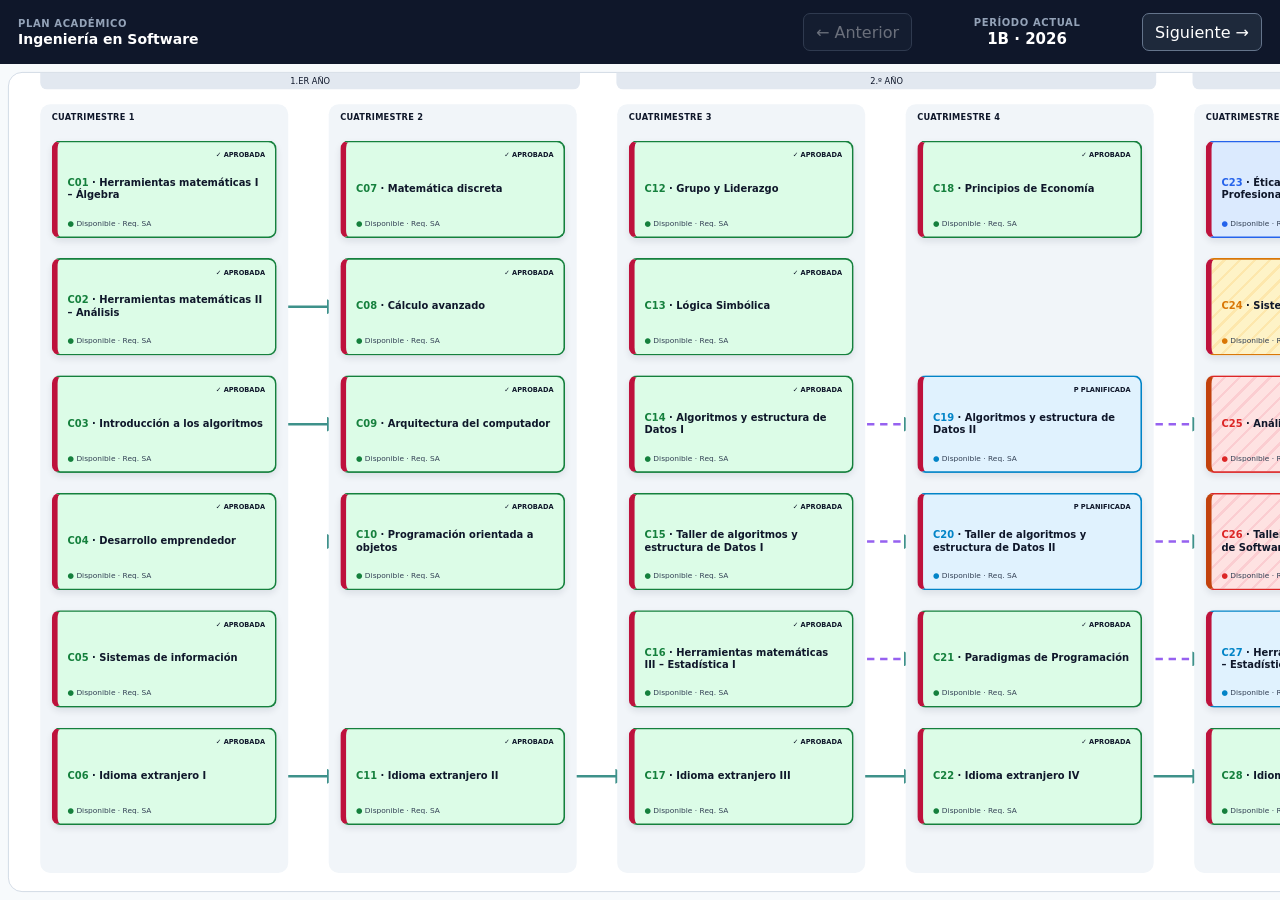
==== mockup/index.html @ 920c50ff "chore: initialize thesis repository with project index - Add root README: scenario index, how to run" ====
<!doctype html>
<html lang="es">
<head>
  <meta charset="utf-8">
  <meta name="viewport" content="width=device-width, initial-scale=1">
  <title>Mockup editable · Mapa de correlatividades</title>
  <link rel="stylesheet" href="styles.css">
</head>
<body>
  <header class="period-bar">
    <div class="period-context">
      <span>Plan académico</span>
      <strong>Ingeniería en Software</strong>
    </div>
    <nav class="period-navigation" aria-label="Navegación entre períodos académicos">
      <button type="button" id="period-prev" disabled aria-label="Ver período anterior">← Anterior</button>
      <div class="period-display" aria-live="polite">
        <span id="period-kind">Período actual</span>
        <strong id="period-label">1B · 2026</strong>
      </div>
      <button type="button" id="period-next" aria-label="Ver período siguiente">Siguiente →</button>
    </nav>
  </header>
  <main class="canvas">
    <div id="graph-frame" class="graph-frame">
      <section class="graph-region" id="graph-region" aria-label="Grafo editable de materias y correlatividades">
        <div class="year-row" aria-hidden="true">
          <span>1.er año</span><span>2.º año</span><span>3.er año</span><span>4.º año</span><span>5.º año</span>
        </div>
        <div class="graph-stage" id="graph-stage">
          <svg id="connections" class="connections" aria-hidden="true"></svg>
          <div id="columns" class="columns"></div>
        </div>
      </section>
    </div>

    <p id="selection-status" class="sr-only" aria-live="polite"></p>
  </main>
  <script src="app.js"></script>
</body>
</html>
---- mockup/styles.css ----
:root {
  --ink:#0f172a; --muted:#64748b; --line:#cbd5e1; --paper:#f7fafc; --panel:#fff;
  --approved-bg:#dcfce7; --approved:#15803d;
  --available-bg:#dbeafe; --available:#2563eb;
  --no-offer-bg:#fef3c7; --no-offer:#d97706;
  --blocked-bg:#fee2e2; --blocked:#dc2626;
  --enrolled-bg:#ede9fe; --enrolled:#7c3aed;
  --no-capacity-bg:#ffedd5; --no-capacity:#ea580c;
  --planned-bg:#e0f2fe; --planned:#0284c7;
  --review-bg:#e2e8f0; --review:#64748b;
  font-family:Inter,ui-sans-serif,system-ui,-apple-system,BlinkMacSystemFont,"Segoe UI",sans-serif;
}
*{box-sizing:border-box}
html,body{height:100%;overflow:hidden}
body{margin:0;background:#e8edf3;color:var(--ink);display:flex;flex-direction:column}
button{font:inherit}
button:focus-visible{outline:5px solid #f59e0b;outline-offset:3px}
.period-bar{flex:0 0 auto;min-height:64px;padding:9px 18px;background:#0f172a;color:#fff;display:flex;align-items:center;justify-content:space-between;gap:24px}
.period-context{display:grid;gap:2px}.period-context span,.period-display span{color:#94a3b8;font-size:10px;font-weight:700;letter-spacing:.06em;text-transform:uppercase}.period-context strong{font-size:14px}
.period-navigation{display:flex;align-items:center;gap:10px}.period-navigation button{min-height:38px;padding:8px 12px;border:1px solid #64748b;border-radius:7px;background:#1e293b;color:#fff;cursor:pointer}.period-navigation button:hover:not(:disabled){background:#334155}.period-navigation button:disabled{cursor:not-allowed;opacity:.38}
.period-display{min-width:210px;padding:4px 20px;text-align:center;display:grid;gap:2px}.period-display strong{font-size:15px}
.canvas{width:100%;height:auto;min-height:0;flex:1;padding:8px;overflow-x:auto;overflow-y:hidden;background:var(--paper)}
.graph-frame{position:relative;overflow:visible}
.graph-region{transform-origin:top left}
.graph-header{width:3520px;height:132px;padding:25px 28px;border-radius:18px;background:#0f172a;color:#fff;display:flex;align-items:center;justify-content:space-between;gap:30px}
h1{margin:0 0 10px;font-size:29px;letter-spacing:.01em;text-transform:uppercase}
.graph-header p{margin:0;color:#cbd5e1;font-size:13px}
.stats{margin:0;display:grid;grid-template-columns:repeat(4,220px);gap:18px}
.stats div{min-height:78px;padding:12px 18px;border-left:6px solid #38bdf8;border-radius:8px;background:#1e293b;display:flex;flex-direction:column-reverse;justify-content:center}
.stats div:nth-child(2){border-color:#14b8a6}.stats div:nth-child(3){border-color:#a78bfa}.stats div:nth-child(4){border-color:#fbbf24}
.stats dt{text-transform:uppercase;font-size:10px}.stats dd{margin:0 0 4px;font-size:23px;font-weight:800}
.graph-region{position:absolute;top:0;left:0;width:3520px;margin:0;padding:0 38px 22px;border:1px solid var(--line);border-radius:17px;background:#fff}
.year-row{height:38px;display:grid;grid-template-columns:repeat(5,1fr);gap:44px;padding:0 0}
.year-row span{height:20px;padding-top:4px;border-radius:0 0 8px 8px;background:#e2e8f0;text-align:center;text-transform:uppercase;font-size:10px}
.graph-stage{position:relative;width:3444px;min-height:930px}
.columns{position:relative;z-index:2;display:grid;grid-template-columns:repeat(10,300px);gap:49px;height:930px}
.term{height:930px;padding:10px 14px;border-radius:12px;background:#f1f5f9}
.term h2{height:34px;margin:0;text-transform:uppercase;font-size:10px;letter-spacing:.03em}
.term-grid{display:grid;grid-template-rows:repeat(6,118px);gap:24px}
.course{grid-row:var(--slot);width:272px;height:118px;padding:11px 12px;border:2px solid currentColor;border-left-width:7px;border-radius:10px;background:var(--course-bg);color:var(--course-color);box-shadow:0 4px 9px #0f172a18;text-align:left;display:flex;flex-direction:column;justify-content:space-between;position:relative;transition:opacity .15s,transform .15s,box-shadow .15s}
.course:hover{transform:translateY(-2px);box-shadow:0 8px 14px #0f172a25}
.course strong{color:#0f172a;font-size:12px;line-height:1.25}.course strong span{color:var(--course-color)}
.course small{color:#334155;font-size:9px}.course small span{color:var(--course-color)}
.course-state{align-self:flex-end;color:#0f172a;font-size:8px;font-weight:800;text-transform:uppercase}
.course.approved,.legend-item.approved{--course-bg:var(--approved-bg);--course-color:var(--approved);background:var(--approved-bg);color:var(--approved)}
.course.available,.legend-item.available{--course-bg:var(--available-bg);--course-color:var(--available);background:var(--available-bg);color:var(--available)}
.course.no-offer,.legend-item.no-offer{--course-bg:var(--no-offer-bg);--course-color:var(--no-offer);background:repeating-linear-gradient(135deg,var(--no-offer-bg),var(--no-offer-bg) 10px,#fde7ac 10px,#fde7ac 13px);color:var(--no-offer)}
.course.blocked,.legend-item.blocked{--course-bg:var(--blocked-bg);--course-color:var(--blocked);background:repeating-linear-gradient(135deg,var(--blocked-bg),var(--blocked-bg) 10px,#fbcdd1 10px,#fbcdd1 13px);color:var(--blocked)}
.course.enrolled,.legend-item.enrolled{--course-bg:var(--enrolled-bg);--course-color:var(--enrolled);background:var(--enrolled-bg);color:var(--enrolled)}
.course.no-capacity,.legend-item.no-capacity{--course-bg:var(--no-capacity-bg);--course-color:var(--no-capacity);background:var(--no-capacity-bg);color:var(--no-capacity)}
.course.planned,.legend-item.planned{--course-bg:var(--planned-bg);--course-color:var(--planned);background:var(--planned-bg);color:var(--planned)}
.course.review,.legend-item.review{--course-bg:var(--review-bg);--course-color:var(--review);background:var(--review-bg);color:var(--review)}
.course.category-process{border-left-color:#0f766e}.course.category-sa{border-left-color:#be123c}.course.category-pp{border-left-color:#c2410c}.course.category-general{border-left-color:#64748b}
.course.selected{z-index:4;transform:scale(1.04);box-shadow:0 0 0 6px #fbbf24,0 12px 24px #0f172a30}.course.muted{opacity:.26}
.connections{position:absolute;z-index:1;inset:0;overflow:visible;pointer-events:none}
.edge{fill:none;stroke:#0f766e;stroke-width:3;opacity:.8}.edge.routed{stroke:#7c3aed;stroke-dasharray:9 7}.edge.related{stroke:#f59e0b;stroke-width:6;opacity:1}.edge.muted{opacity:.08}.connections marker path{fill:#0f766e}
.legend{width:3520px;margin-top:24px;padding:20px 24px;border:1px solid var(--line);border-radius:17px;background:#fff}
.legend h2{margin:0 0 14px;color:#475569;font-size:11px;text-transform:uppercase;letter-spacing:.05em}
.legend-grid{display:grid;grid-template-columns:repeat(8,1fr);gap:14px}
.legend-item{min-height:56px;padding:13px;border:2px solid currentColor;border-radius:8px;display:flex;align-items:center;gap:10px;font-size:12px}.legend-item b{font-size:14px}
.category-row,.line-row{margin-top:18px;padding-top:14px;border-top:1px solid #e2e8f0;display:flex;align-items:center;gap:34px;font-size:11px;text-transform:uppercase}
.category{padding-left:25px;position:relative}.category::before{content:"";position:absolute;left:0;top:5px;width:18px;height:6px;border-radius:4px;background:#64748b}.category.process::before{background:#0f766e}.category.sa::before{background:#be123c}.category.pp::before{background:#c2410c}
.line-row span{display:flex;align-items:center;gap:10px}.line{display:inline-block;width:60px;border-top:3px solid #0f766e}.line.dashed{border-color:#7c3aed;border-top-style:dashed}
.note{margin:18px 0 0;padding-top:14px;border-top:1px solid #e2e8f0;color:var(--muted);font-size:11px}
.sr-only{position:absolute;width:1px;height:1px;padding:0;margin:-1px;overflow:hidden;clip:rect(0,0,0,0);white-space:nowrap;border:0}
@media(max-width:640px){.period-bar{align-items:flex-start;flex-direction:column;gap:8px}.period-navigation{width:100%;justify-content:space-between}.period-display{min-width:0;padding-inline:8px}.period-navigation button{font-size:12px}}
@media(prefers-reduced-motion:reduce){.course{transition:none}}
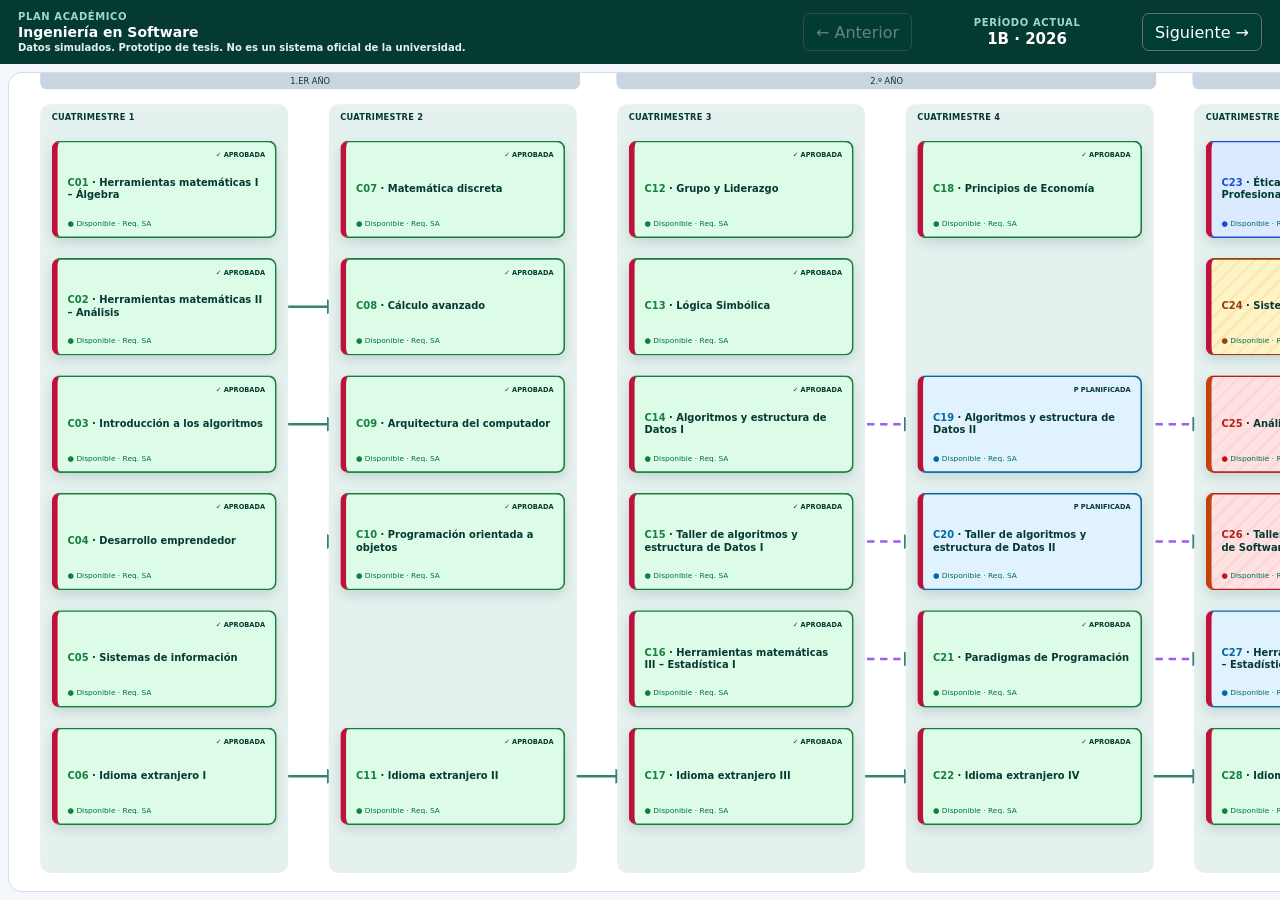
==== commit 4b10c3f3: "style(institutional): migrate the five surfaces to the institutional palette Replace the slate and T" ====
--- a/mockup/index.html
+++ b/mockup/index.html
@@ -11,6 +11,7 @@
     <div class="period-context">
       <span>Plan académico</span>
       <strong>Ingeniería en Software</strong>
+      <span class="simulation-notice">Datos simulados. Prototipo de tesis. No es un sistema oficial de la universidad.</span>
     </div>
     <nav class="period-navigation" aria-label="Navegación entre períodos académicos">
       <button type="button" id="period-prev" disabled aria-label="Ver período anterior">← Anterior</button>
@@ -34,7 +35,6 @@
       </section>
     </div>
 
-    <p id="selection-status" class="sr-only" aria-live="polite"></p>
   </main>
   <script src="app.js"></script>
 </body>
--- a/mockup/styles.css
+++ b/mockup/styles.css
@@ -1,67 +1,67 @@
 :root {
-  --ink:#0f172a; --muted:#64748b; --line:#cbd5e1; --paper:#f7fafc; --panel:#fff;
+  --ink:#043a31; --muted:#006c5b; --line:#cad5e2; --paper:#f4f7fb; --panel:#fff;
   --approved-bg:#dcfce7; --approved:#15803d;
-  --available-bg:#dbeafe; --available:#2563eb;
-  --no-offer-bg:#fef3c7; --no-offer:#d97706;
-  --blocked-bg:#fee2e2; --blocked:#dc2626;
+  --available-bg:#dbeafe; --available:#1d4ed8;
+  --no-offer-bg:#fef3c7; --no-offer:#92400e;
+  --blocked-bg:#fee2e2; --blocked:#b91c1c;
   --enrolled-bg:#ede9fe; --enrolled:#7c3aed;
-  --no-capacity-bg:#ffedd5; --no-capacity:#ea580c;
-  --planned-bg:#e0f2fe; --planned:#0284c7;
-  --review-bg:#e2e8f0; --review:#64748b;
+  --no-capacity-bg:#ffedd5; --no-capacity:#c2410c;
+  --planned-bg:#e0f2fe; --planned:#0369a1;
+  --review-bg:#eeeafd; --review:#6a2482;
   font-family:Inter,ui-sans-serif,system-ui,-apple-system,BlinkMacSystemFont,"Segoe UI",sans-serif;
 }
 *{box-sizing:border-box}
 html,body{height:100%;overflow:hidden}
-body{margin:0;background:#e8edf3;color:var(--ink);display:flex;flex-direction:column}
+body{margin:0;background:var(--paper);color:var(--ink);display:flex;flex-direction:column}
 button{font:inherit}
-button:focus-visible{outline:5px solid #f59e0b;outline-offset:3px}
-.period-bar{flex:0 0 auto;min-height:64px;padding:9px 18px;background:#0f172a;color:#fff;display:flex;align-items:center;justify-content:space-between;gap:24px}
-.period-context{display:grid;gap:2px}.period-context span,.period-display span{color:#94a3b8;font-size:10px;font-weight:700;letter-spacing:.06em;text-transform:uppercase}.period-context strong{font-size:14px}
-.period-navigation{display:flex;align-items:center;gap:10px}.period-navigation button{min-height:38px;padding:8px 12px;border:1px solid #64748b;border-radius:7px;background:#1e293b;color:#fff;cursor:pointer}.period-navigation button:hover:not(:disabled){background:#334155}.period-navigation button:disabled{cursor:not-allowed;opacity:.38}
+button:focus-visible{outline:3px solid #eba310;outline-offset:2px;box-shadow:0 0 0 2px #043a31}
+.period-bar{flex:0 0 auto;min-height:64px;padding:9px 18px;background:#043a31;color:#fff;display:flex;align-items:center;justify-content:space-between;gap:24px}
+.period-context{display:grid;gap:2px}.period-context span,.period-display span{color:#6d6e71;font-size:10px;font-weight:700;letter-spacing:.06em;text-transform:uppercase}.period-context span,.period-display span{color:#98dbce}.period-context strong{font-size:14px}.period-context .simulation-notice{color:#e5f1ef;font-size:10px;font-weight:700;letter-spacing:0;text-transform:none}
+.period-navigation{display:flex;align-items:center;gap:10px}.period-navigation button{min-height:38px;padding:8px 12px;border:1px solid #6d6e71;border-radius:7px;background:#003e34;color:#fff;cursor:pointer}.period-navigation button:hover:not(:disabled){background:#00523f}.period-navigation button.primary-action:hover:not(:disabled){background:#f19f26;border-color:#f19f26;color:#1e1e1e}.period-navigation button:disabled{cursor:not-allowed;opacity:.38}
 .period-display{min-width:210px;padding:4px 20px;text-align:center;display:grid;gap:2px}.period-display strong{font-size:15px}
 .canvas{width:100%;height:auto;min-height:0;flex:1;padding:8px;overflow-x:auto;overflow-y:hidden;background:var(--paper)}
 .graph-frame{position:relative;overflow:visible}
 .graph-region{transform-origin:top left}
-.graph-header{width:3520px;height:132px;padding:25px 28px;border-radius:18px;background:#0f172a;color:#fff;display:flex;align-items:center;justify-content:space-between;gap:30px}
+.graph-header{width:3520px;height:132px;padding:25px 28px;border-radius:18px;background:#043a31;color:#fff;display:flex;align-items:center;justify-content:space-between;gap:30px}
 h1{margin:0 0 10px;font-size:29px;letter-spacing:.01em;text-transform:uppercase}
-.graph-header p{margin:0;color:#cbd5e1;font-size:13px}
+.graph-header p{margin:0;color:#cad5e2;font-size:13px}
 .stats{margin:0;display:grid;grid-template-columns:repeat(4,220px);gap:18px}
-.stats div{min-height:78px;padding:12px 18px;border-left:6px solid #38bdf8;border-radius:8px;background:#1e293b;display:flex;flex-direction:column-reverse;justify-content:center}
-.stats div:nth-child(2){border-color:#14b8a6}.stats div:nth-child(3){border-color:#a78bfa}.stats div:nth-child(4){border-color:#fbbf24}
+.stats div{min-height:78px;padding:12px 18px;border-left:6px solid #57ade9;border-radius:8px;background:#003e34;display:flex;flex-direction:column-reverse;justify-content:center}
+.stats div:nth-child(2){border-color:#0b9287}.stats div:nth-child(3){border-color:#6a2482}.stats div:nth-child(4){border-color:#f19f26}
 .stats dt{text-transform:uppercase;font-size:10px}.stats dd{margin:0 0 4px;font-size:23px;font-weight:800}
 .graph-region{position:absolute;top:0;left:0;width:3520px;margin:0;padding:0 38px 22px;border:1px solid var(--line);border-radius:17px;background:#fff}
 .year-row{height:38px;display:grid;grid-template-columns:repeat(5,1fr);gap:44px;padding:0 0}
-.year-row span{height:20px;padding-top:4px;border-radius:0 0 8px 8px;background:#e2e8f0;text-align:center;text-transform:uppercase;font-size:10px}
+.year-row span{height:20px;padding-top:4px;border-radius:0 0 8px 8px;background:#cad5e2;text-align:center;text-transform:uppercase;font-size:10px}
 .graph-stage{position:relative;width:3444px;min-height:930px}
 .columns{position:relative;z-index:2;display:grid;grid-template-columns:repeat(10,300px);gap:49px;height:930px}
-.term{height:930px;padding:10px 14px;border-radius:12px;background:#f1f5f9}
+.term{height:930px;padding:10px 14px;border-radius:12px;background:#e5f1ef}
 .term h2{height:34px;margin:0;text-transform:uppercase;font-size:10px;letter-spacing:.03em}
 .term-grid{display:grid;grid-template-rows:repeat(6,118px);gap:24px}
-.course{grid-row:var(--slot);width:272px;height:118px;padding:11px 12px;border:2px solid currentColor;border-left-width:7px;border-radius:10px;background:var(--course-bg);color:var(--course-color);box-shadow:0 4px 9px #0f172a18;text-align:left;display:flex;flex-direction:column;justify-content:space-between;position:relative;transition:opacity .15s,transform .15s,box-shadow .15s}
-.course:hover{transform:translateY(-2px);box-shadow:0 8px 14px #0f172a25}
-.course strong{color:#0f172a;font-size:12px;line-height:1.25}.course strong span{color:var(--course-color)}
-.course small{color:#334155;font-size:9px}.course small span{color:var(--course-color)}
-.course-state{align-self:flex-end;color:#0f172a;font-size:8px;font-weight:800;text-transform:uppercase}
+.course{grid-row:var(--slot);width:272px;height:118px;padding:11px 12px;border:2px solid currentColor;border-left-width:7px;border-radius:10px;background:var(--course-bg);color:var(--course-color);box-shadow:0 6px 14px #043a3124;text-align:left;display:flex;flex-direction:column;justify-content:space-between;position:relative}
+.course:hover:not(:disabled):focus-visible{box-shadow:0 0 0 2px #043a31,0 10px 22px #043a3130}
+.course.marked:focus-visible{box-shadow:0 0 0 2px #043a31,0 0 0 4px #046353,0 10px 22px #043a3138}
+.course strong{color:#043a31;font-size:12px;line-height:1.25}.course strong span{color:var(--course-color)}
+.course small{color:#006c5b;font-size:9px}.course small span{color:var(--course-color)}
+.course-state{align-self:flex-end;color:#043a31;font-size:8px;font-weight:800;text-transform:uppercase}
 .course.approved,.legend-item.approved{--course-bg:var(--approved-bg);--course-color:var(--approved);background:var(--approved-bg);color:var(--approved)}
 .course.available,.legend-item.available{--course-bg:var(--available-bg);--course-color:var(--available);background:var(--available-bg);color:var(--available)}
 .course.no-offer,.legend-item.no-offer{--course-bg:var(--no-offer-bg);--course-color:var(--no-offer);background:repeating-linear-gradient(135deg,var(--no-offer-bg),var(--no-offer-bg) 10px,#fde7ac 10px,#fde7ac 13px);color:var(--no-offer)}
-.course.blocked,.legend-item.blocked{--course-bg:var(--blocked-bg);--course-color:var(--blocked);background:repeating-linear-gradient(135deg,var(--blocked-bg),var(--blocked-bg) 10px,#fbcdd1 10px,#fbcdd1 13px);color:var(--blocked)}
+.course.blocked,.legend-item.blocked{--course-bg:var(--blocked-bg);--course-color:var(--blocked);background:repeating-linear-gradient(135deg,var(--blocked-bg),var(--blocked-bg) 10px,#fcd5d8 10px,#fcd5d8 13px);color:var(--blocked)}
 .course.enrolled,.legend-item.enrolled{--course-bg:var(--enrolled-bg);--course-color:var(--enrolled);background:var(--enrolled-bg);color:var(--enrolled)}
 .course.no-capacity,.legend-item.no-capacity{--course-bg:var(--no-capacity-bg);--course-color:var(--no-capacity);background:var(--no-capacity-bg);color:var(--no-capacity)}
 .course.planned,.legend-item.planned{--course-bg:var(--planned-bg);--course-color:var(--planned);background:var(--planned-bg);color:var(--planned)}
 .course.review,.legend-item.review{--course-bg:var(--review-bg);--course-color:var(--review);background:var(--review-bg);color:var(--review)}
-.course.category-process{border-left-color:#0f766e}.course.category-sa{border-left-color:#be123c}.course.category-pp{border-left-color:#c2410c}.course.category-general{border-left-color:#64748b}
-.course.selected{z-index:4;transform:scale(1.04);box-shadow:0 0 0 6px #fbbf24,0 12px 24px #0f172a30}.course.muted{opacity:.26}
+.course.category-process{border-left-color:#046353}.course.category-sa{border-left-color:#be123c}.course.category-pp{border-left-color:#c2410c}.course.category-general{border-left-color:#6d6e71}
 .connections{position:absolute;z-index:1;inset:0;overflow:visible;pointer-events:none}
-.edge{fill:none;stroke:#0f766e;stroke-width:3;opacity:.8}.edge.routed{stroke:#7c3aed;stroke-dasharray:9 7}.edge.related{stroke:#f59e0b;stroke-width:6;opacity:1}.edge.muted{opacity:.08}.connections marker path{fill:#0f766e}
+.edge{fill:none;stroke:#046353;stroke-width:3;opacity:.8}.edge.routed{stroke:#7c3aed;stroke-dasharray:9 7}.connections marker path{fill:#046353}
 .legend{width:3520px;margin-top:24px;padding:20px 24px;border:1px solid var(--line);border-radius:17px;background:#fff}
-.legend h2{margin:0 0 14px;color:#475569;font-size:11px;text-transform:uppercase;letter-spacing:.05em}
+.legend h2{margin:0 0 14px;color:#006c5b;font-size:11px;text-transform:uppercase;letter-spacing:.05em}
 .legend-grid{display:grid;grid-template-columns:repeat(8,1fr);gap:14px}
 .legend-item{min-height:56px;padding:13px;border:2px solid currentColor;border-radius:8px;display:flex;align-items:center;gap:10px;font-size:12px}.legend-item b{font-size:14px}
-.category-row,.line-row{margin-top:18px;padding-top:14px;border-top:1px solid #e2e8f0;display:flex;align-items:center;gap:34px;font-size:11px;text-transform:uppercase}
-.category{padding-left:25px;position:relative}.category::before{content:"";position:absolute;left:0;top:5px;width:18px;height:6px;border-radius:4px;background:#64748b}.category.process::before{background:#0f766e}.category.sa::before{background:#be123c}.category.pp::before{background:#c2410c}
-.line-row span{display:flex;align-items:center;gap:10px}.line{display:inline-block;width:60px;border-top:3px solid #0f766e}.line.dashed{border-color:#7c3aed;border-top-style:dashed}
-.note{margin:18px 0 0;padding-top:14px;border-top:1px solid #e2e8f0;color:var(--muted);font-size:11px}
+.category-row,.line-row{margin-top:18px;padding-top:14px;border-top:1px solid #cad5e2;display:flex;align-items:center;gap:34px;font-size:11px;text-transform:uppercase}
+.category{padding-left:25px;position:relative}.category::before{content:"";position:absolute;left:0;top:5px;width:18px;height:6px;border-radius:4px;background:#6d6e71}.category.process::before{background:#046353}.category.sa::before{background:#be123c}.category.pp::before{background:#c2410c}
+.line-row span{display:flex;align-items:center;gap:10px}.line{display:inline-block;width:60px;border-top:3px solid #046353}.line.dashed{border-color:#7c3aed;border-top-style:dashed}
+.note{margin:18px 0 0;padding-top:14px;border-top:1px solid #cad5e2;color:var(--muted);font-size:11px}
 .sr-only{position:absolute;width:1px;height:1px;padding:0;margin:-1px;overflow:hidden;clip:rect(0,0,0,0);white-space:nowrap;border:0}
 @media(max-width:640px){.period-bar{align-items:flex-start;flex-direction:column;gap:8px}.period-navigation{width:100%;justify-content:space-between}.period-display{min-width:0;padding-inline:8px}.period-navigation button{font-size:12px}}
 @media(prefers-reduced-motion:reduce){.course{transition:none}}
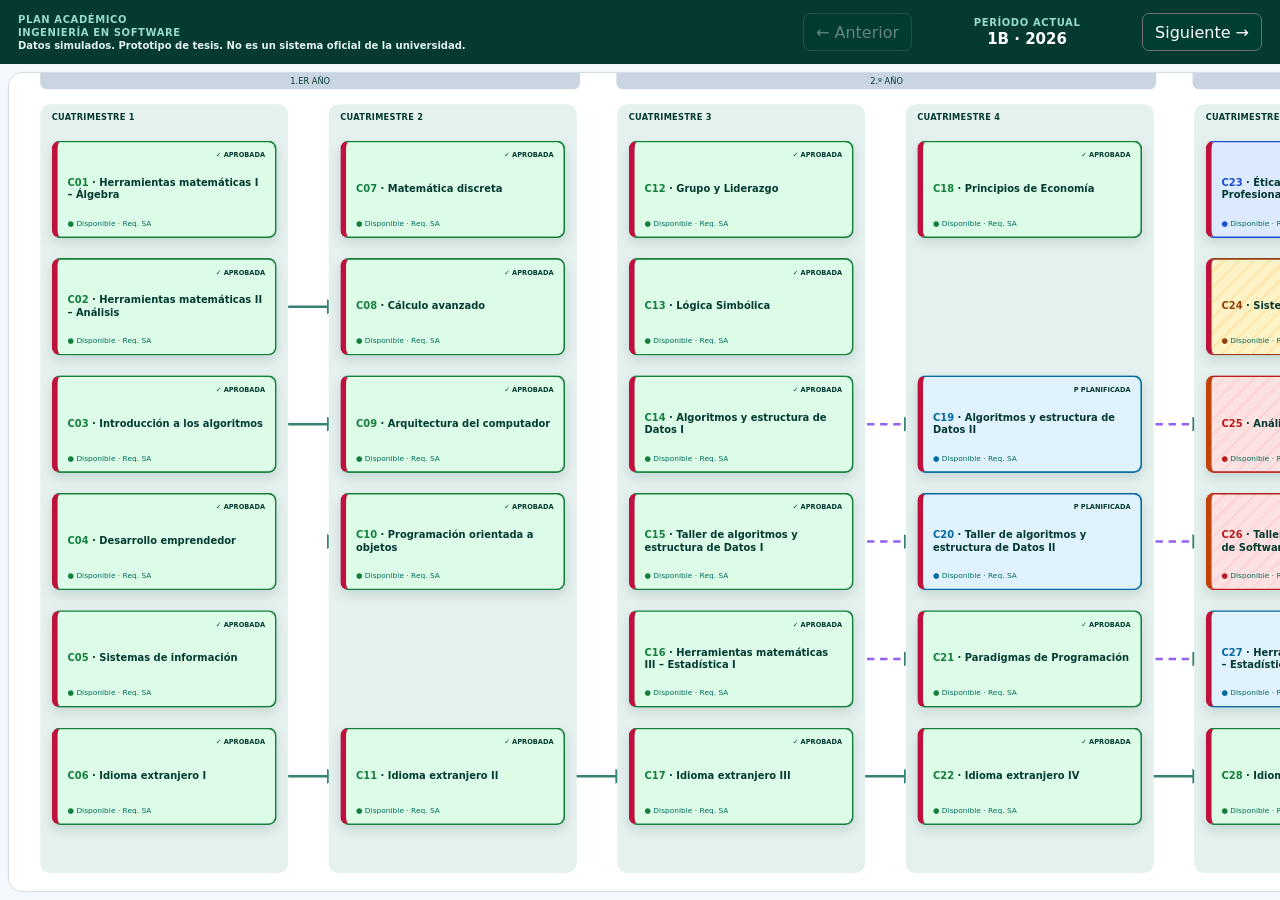
==== commit 54db63c4: "fix(a11y): give every surface an h1 and drop the kicker labels None of the five pages had a top-leve" ====
--- a/mockup/index.html
+++ b/mockup/index.html
@@ -9,8 +9,7 @@
 <body>
   <header class="period-bar">
     <div class="period-context">
-      <span>Plan académico</span>
-      <strong>Ingeniería en Software</strong>
+      <h1 class="period-title"><span>Plan académico</span><span class="period-title-name">Ingeniería en Software</span></h1>
       <span class="simulation-notice">Datos simulados. Prototipo de tesis. No es un sistema oficial de la universidad.</span>
     </div>
     <nav class="period-navigation" aria-label="Navegación entre períodos académicos">
--- a/mockup/styles.css
+++ b/mockup/styles.css
@@ -1,5 +1,25 @@
 :root {
-  --ink:#043a31; --muted:#006c5b; --line:#cad5e2; --paper:#f4f7fb; --panel:#fff;
+  /* Primitivas de color */
+  --c-green:#046353; --c-green-deep:#00523f; --c-green-soft:#e5f1ef; --c-deep:#003e34;
+  --c-ink:#043a31; --c-muted:#006c5b; --c-line:#cad5e2; --c-line-strong:#6d6e71;
+  --c-paper:#f4f7fb; --c-white:#fff; --c-slate-teal:#98dbce;
+  --c-gold:#eba310; --c-gold-hover:#f19f26; --c-ink-on-gold:#1e1e1e;
+  --c-teal:#007a5e; --c-magenta:#6a2482; --c-magenta-soft:#eeeafd; --c-violet:#7c3aed;
+  --c-rust:#c2410c; --c-rose:#be123c;
+  --c-amber-structure:#b45309; --c-amber-ground:#ffedd5; --c-amber-ink:#431407;
+  --c-stripe-no-offer:#fde7ac; --c-stripe-blocked:#fcd5d8;
+  --c-warning:#b54708; --c-warning-soft:#fff0df; --c-warning-ink:#8e3608;
+  /* Primitivas de sombra (tinta con alpha) */
+  --c-shadow-card:#043a3124; --c-shadow-card-hover:#043a3130; --c-shadow-card-marked:#043a3138;
+  --c-shadow-panel:#043a3147; --c-shadow-modal:#043a3159; --c-scrim:#043a3166;
+  --c-shadow-ambient:#043a310d; --c-shadow-tooltip:#043a3133;
+  --ink:var(--c-ink); --muted:var(--c-muted); --line:var(--c-line); --line-strong:var(--c-line-strong); --paper:var(--c-paper); --panel:var(--c-white);
+  --green:var(--c-green); --green-deep:var(--c-green-deep); --green-soft:var(--c-green-soft); --deep:var(--c-deep);
+  --gold:var(--c-gold); --gold-hover:var(--c-gold-hover); --ink-on-gold:var(--c-ink-on-gold); --focus:var(--c-gold); --focus-inner:var(--c-ink);
+  --amber-structure:var(--c-amber-structure); --amber-ground:var(--c-amber-ground); --amber-ink:var(--c-amber-ink); --warning:var(--c-warning); --warning-soft:var(--c-warning-soft); --warning-ink:var(--c-warning-ink);
+  --stripe-no-offer:var(--c-stripe-no-offer); --stripe-blocked:var(--c-stripe-blocked);
+  --category-process:var(--c-green); --category-sa:var(--c-rose); --category-pp:var(--c-rust); --category-general:var(--c-line-strong); --edge-dashed:var(--c-violet); --review-soft:var(--c-magenta-soft);
+  --shadow-card:var(--c-shadow-card); --shadow-card-hover:var(--c-shadow-card-hover); --shadow-card-marked:var(--c-shadow-card-marked); --shadow-panel:var(--c-shadow-panel); --shadow-modal:var(--c-shadow-modal); --scrim:var(--c-scrim); --shadow-ambient:var(--c-shadow-ambient); --shadow-tooltip:var(--c-shadow-tooltip);
   --approved-bg:#dcfce7; --approved:#15803d;
   --available-bg:#dbeafe; --available:#1d4ed8;
   --no-offer-bg:#fef3c7; --no-offer:#92400e;
@@ -7,61 +27,45 @@
   --enrolled-bg:#ede9fe; --enrolled:#7c3aed;
   --no-capacity-bg:#ffedd5; --no-capacity:#c2410c;
   --planned-bg:#e0f2fe; --planned:#0369a1;
-  --review-bg:#eeeafd; --review:#6a2482;
+  --review-bg:var(--c-magenta-soft); --review:var(--c-magenta);
   font-family:Inter,ui-sans-serif,system-ui,-apple-system,BlinkMacSystemFont,"Segoe UI",sans-serif;
 }
 *{box-sizing:border-box}
 html,body{height:100%;overflow:hidden}
 body{margin:0;background:var(--paper);color:var(--ink);display:flex;flex-direction:column}
 button{font:inherit}
-button:focus-visible{outline:3px solid #eba310;outline-offset:2px;box-shadow:0 0 0 2px #043a31}
-.period-bar{flex:0 0 auto;min-height:64px;padding:9px 18px;background:#043a31;color:#fff;display:flex;align-items:center;justify-content:space-between;gap:24px}
-.period-context{display:grid;gap:2px}.period-context span,.period-display span{color:#6d6e71;font-size:10px;font-weight:700;letter-spacing:.06em;text-transform:uppercase}.period-context span,.period-display span{color:#98dbce}.period-context strong{font-size:14px}.period-context .simulation-notice{color:#e5f1ef;font-size:10px;font-weight:700;letter-spacing:0;text-transform:none}
-.period-navigation{display:flex;align-items:center;gap:10px}.period-navigation button{min-height:38px;padding:8px 12px;border:1px solid #6d6e71;border-radius:7px;background:#003e34;color:#fff;cursor:pointer}.period-navigation button:hover:not(:disabled){background:#00523f}.period-navigation button.primary-action:hover:not(:disabled){background:#f19f26;border-color:#f19f26;color:#1e1e1e}.period-navigation button:disabled{cursor:not-allowed;opacity:.38}
+button:focus-visible{outline:3px solid var(--focus);outline-offset:2px;box-shadow:0 0 0 2px var(--focus-inner)}
+.period-bar{flex:0 0 auto;min-height:64px;padding:9px 18px;background:var(--ink);color:var(--c-white);display:flex;align-items:center;justify-content:space-between;gap:24px}
+.period-context{display:grid;gap:2px}.period-context span,.period-display span{color:var(--line-strong);font-size:10px;font-weight:700;letter-spacing:.06em;text-transform:uppercase}.period-context span,.period-display span{color:var(--c-slate-teal)}.period-title{display:grid;gap:2px;margin:0;font-size:14px;font-weight:800}.period-title-name{font-size:14px;font-weight:800;letter-spacing:normal;text-transform:none}.period-context .simulation-notice{color:var(--green-soft);font-size:10px;font-weight:700;letter-spacing:0;text-transform:none}
+.period-navigation{display:flex;align-items:center;gap:10px}.period-navigation button{min-height:38px;padding:8px 12px;border:1px solid var(--line-strong);border-radius:7px;background:var(--deep);color:var(--c-white);cursor:pointer}.period-navigation button:hover:not(:disabled){background:var(--green-deep)}.period-navigation button.primary-action:hover:not(:disabled){background:var(--gold-hover);border-color:var(--gold-hover);color:var(--ink-on-gold)}.period-navigation button:disabled{cursor:not-allowed;opacity:.38}
 .period-display{min-width:210px;padding:4px 20px;text-align:center;display:grid;gap:2px}.period-display strong{font-size:15px}
 .canvas{width:100%;height:auto;min-height:0;flex:1;padding:8px;overflow-x:auto;overflow-y:hidden;background:var(--paper)}
 .graph-frame{position:relative;overflow:visible}
 .graph-region{transform-origin:top left}
-.graph-header{width:3520px;height:132px;padding:25px 28px;border-radius:18px;background:#043a31;color:#fff;display:flex;align-items:center;justify-content:space-between;gap:30px}
-h1{margin:0 0 10px;font-size:29px;letter-spacing:.01em;text-transform:uppercase}
-.graph-header p{margin:0;color:#cad5e2;font-size:13px}
-.stats{margin:0;display:grid;grid-template-columns:repeat(4,220px);gap:18px}
-.stats div{min-height:78px;padding:12px 18px;border-left:6px solid #57ade9;border-radius:8px;background:#003e34;display:flex;flex-direction:column-reverse;justify-content:center}
-.stats div:nth-child(2){border-color:#0b9287}.stats div:nth-child(3){border-color:#6a2482}.stats div:nth-child(4){border-color:#f19f26}
-.stats dt{text-transform:uppercase;font-size:10px}.stats dd{margin:0 0 4px;font-size:23px;font-weight:800}
-.graph-region{position:absolute;top:0;left:0;width:3520px;margin:0;padding:0 38px 22px;border:1px solid var(--line);border-radius:17px;background:#fff}
+.graph-region{position:absolute;top:0;left:0;width:3520px;margin:0;padding:0 38px 22px;border:1px solid var(--line);border-radius:17px;background:var(--panel)}
 .year-row{height:38px;display:grid;grid-template-columns:repeat(5,1fr);gap:44px;padding:0 0}
-.year-row span{height:20px;padding-top:4px;border-radius:0 0 8px 8px;background:#cad5e2;text-align:center;text-transform:uppercase;font-size:10px}
+.year-row span{height:20px;padding-top:4px;border-radius:0 0 8px 8px;background:var(--line);text-align:center;text-transform:uppercase;font-size:10px}
 .graph-stage{position:relative;width:3444px;min-height:930px}
 .columns{position:relative;z-index:2;display:grid;grid-template-columns:repeat(10,300px);gap:49px;height:930px}
-.term{height:930px;padding:10px 14px;border-radius:12px;background:#e5f1ef}
+.term{height:930px;padding:10px 14px;border-radius:12px;background:var(--green-soft)}
 .term h2{height:34px;margin:0;text-transform:uppercase;font-size:10px;letter-spacing:.03em}
 .term-grid{display:grid;grid-template-rows:repeat(6,118px);gap:24px}
-.course{grid-row:var(--slot);width:272px;height:118px;padding:11px 12px;border:2px solid currentColor;border-left-width:7px;border-radius:10px;background:var(--course-bg);color:var(--course-color);box-shadow:0 6px 14px #043a3124;text-align:left;display:flex;flex-direction:column;justify-content:space-between;position:relative}
-.course:hover:not(:disabled):focus-visible{box-shadow:0 0 0 2px #043a31,0 10px 22px #043a3130}
-.course.marked:focus-visible{box-shadow:0 0 0 2px #043a31,0 0 0 4px #046353,0 10px 22px #043a3138}
-.course strong{color:#043a31;font-size:12px;line-height:1.25}.course strong span{color:var(--course-color)}
-.course small{color:#006c5b;font-size:9px}.course small span{color:var(--course-color)}
-.course-state{align-self:flex-end;color:#043a31;font-size:8px;font-weight:800;text-transform:uppercase}
-.course.approved,.legend-item.approved{--course-bg:var(--approved-bg);--course-color:var(--approved);background:var(--approved-bg);color:var(--approved)}
-.course.available,.legend-item.available{--course-bg:var(--available-bg);--course-color:var(--available);background:var(--available-bg);color:var(--available)}
-.course.no-offer,.legend-item.no-offer{--course-bg:var(--no-offer-bg);--course-color:var(--no-offer);background:repeating-linear-gradient(135deg,var(--no-offer-bg),var(--no-offer-bg) 10px,#fde7ac 10px,#fde7ac 13px);color:var(--no-offer)}
-.course.blocked,.legend-item.blocked{--course-bg:var(--blocked-bg);--course-color:var(--blocked);background:repeating-linear-gradient(135deg,var(--blocked-bg),var(--blocked-bg) 10px,#fcd5d8 10px,#fcd5d8 13px);color:var(--blocked)}
-.course.enrolled,.legend-item.enrolled{--course-bg:var(--enrolled-bg);--course-color:var(--enrolled);background:var(--enrolled-bg);color:var(--enrolled)}
-.course.no-capacity,.legend-item.no-capacity{--course-bg:var(--no-capacity-bg);--course-color:var(--no-capacity);background:var(--no-capacity-bg);color:var(--no-capacity)}
-.course.planned,.legend-item.planned{--course-bg:var(--planned-bg);--course-color:var(--planned);background:var(--planned-bg);color:var(--planned)}
-.course.review,.legend-item.review{--course-bg:var(--review-bg);--course-color:var(--review);background:var(--review-bg);color:var(--review)}
-.course.category-process{border-left-color:#046353}.course.category-sa{border-left-color:#be123c}.course.category-pp{border-left-color:#c2410c}.course.category-general{border-left-color:#6d6e71}
+.course{grid-row:var(--slot);width:272px;height:118px;padding:11px 12px;border:2px solid currentColor;border-left-width:7px;border-radius:10px;background:var(--course-bg);color:var(--course-color);box-shadow:0 6px 14px var(--shadow-card);text-align:left;display:flex;flex-direction:column;justify-content:space-between;position:relative}
+.course:hover:not(:disabled):focus-visible{box-shadow:0 0 0 2px var(--focus-inner),0 10px 22px var(--shadow-card-hover)}
+.course.marked:focus-visible{box-shadow:0 0 0 2px var(--focus-inner),0 0 0 4px var(--green),0 10px 22px var(--shadow-card-marked)}
+.course strong{color:var(--ink);font-size:12px;line-height:1.25}.course strong span{color:var(--course-color)}
+.course small{color:var(--muted);font-size:9px}.course small span{color:var(--course-color)}
+.course-state{align-self:flex-end;color:var(--ink);font-size:8px;font-weight:800;text-transform:uppercase}
+.course.approved{--course-bg:var(--approved-bg);--course-color:var(--approved);background:var(--approved-bg);color:var(--approved)}
+.course.available{--course-bg:var(--available-bg);--course-color:var(--available);background:var(--available-bg);color:var(--available)}
+.course.no-offer{--course-bg:var(--no-offer-bg);--course-color:var(--no-offer);background:repeating-linear-gradient(135deg,var(--no-offer-bg),var(--no-offer-bg) 10px,var(--stripe-no-offer) 10px,var(--stripe-no-offer) 13px);color:var(--no-offer)}
+.course.blocked{--course-bg:var(--blocked-bg);--course-color:var(--blocked);background:repeating-linear-gradient(135deg,var(--blocked-bg),var(--blocked-bg) 10px,var(--stripe-blocked) 10px,var(--stripe-blocked) 13px);color:var(--blocked)}
+.course.enrolled{--course-bg:var(--enrolled-bg);--course-color:var(--enrolled);background:var(--enrolled-bg);color:var(--enrolled)}
+.course.no-capacity{--course-bg:var(--no-capacity-bg);--course-color:var(--no-capacity);background:var(--no-capacity-bg);color:var(--no-capacity)}
+.course.planned{--course-bg:var(--planned-bg);--course-color:var(--planned);background:var(--planned-bg);color:var(--planned)}
+.course.review{--course-bg:var(--review-bg);--course-color:var(--review);background:var(--review-bg);color:var(--review)}
+.course.category-process{border-left-color:var(--category-process)}.course.category-sa{border-left-color:var(--category-sa)}.course.category-pp{border-left-color:var(--category-pp)}.course.category-general{border-left-color:var(--category-general)}
 .connections{position:absolute;z-index:1;inset:0;overflow:visible;pointer-events:none}
-.edge{fill:none;stroke:#046353;stroke-width:3;opacity:.8}.edge.routed{stroke:#7c3aed;stroke-dasharray:9 7}.connections marker path{fill:#046353}
-.legend{width:3520px;margin-top:24px;padding:20px 24px;border:1px solid var(--line);border-radius:17px;background:#fff}
-.legend h2{margin:0 0 14px;color:#006c5b;font-size:11px;text-transform:uppercase;letter-spacing:.05em}
-.legend-grid{display:grid;grid-template-columns:repeat(8,1fr);gap:14px}
-.legend-item{min-height:56px;padding:13px;border:2px solid currentColor;border-radius:8px;display:flex;align-items:center;gap:10px;font-size:12px}.legend-item b{font-size:14px}
-.category-row,.line-row{margin-top:18px;padding-top:14px;border-top:1px solid #cad5e2;display:flex;align-items:center;gap:34px;font-size:11px;text-transform:uppercase}
-.category{padding-left:25px;position:relative}.category::before{content:"";position:absolute;left:0;top:5px;width:18px;height:6px;border-radius:4px;background:#6d6e71}.category.process::before{background:#046353}.category.sa::before{background:#be123c}.category.pp::before{background:#c2410c}
-.line-row span{display:flex;align-items:center;gap:10px}.line{display:inline-block;width:60px;border-top:3px solid #046353}.line.dashed{border-color:#7c3aed;border-top-style:dashed}
-.note{margin:18px 0 0;padding-top:14px;border-top:1px solid #cad5e2;color:var(--muted);font-size:11px}
-.sr-only{position:absolute;width:1px;height:1px;padding:0;margin:-1px;overflow:hidden;clip:rect(0,0,0,0);white-space:nowrap;border:0}
+.edge{fill:none;stroke:var(--green);stroke-width:3;opacity:.8}.edge.routed{stroke:var(--edge-dashed);stroke-dasharray:9 7}.connections marker path{fill:var(--green)}
 @media(max-width:640px){.period-bar{align-items:flex-start;flex-direction:column;gap:8px}.period-navigation{width:100%;justify-content:space-between}.period-display{min-width:0;padding-inline:8px}.period-navigation button{font-size:12px}}
 @media(prefers-reduced-motion:reduce){.course{transition:none}}
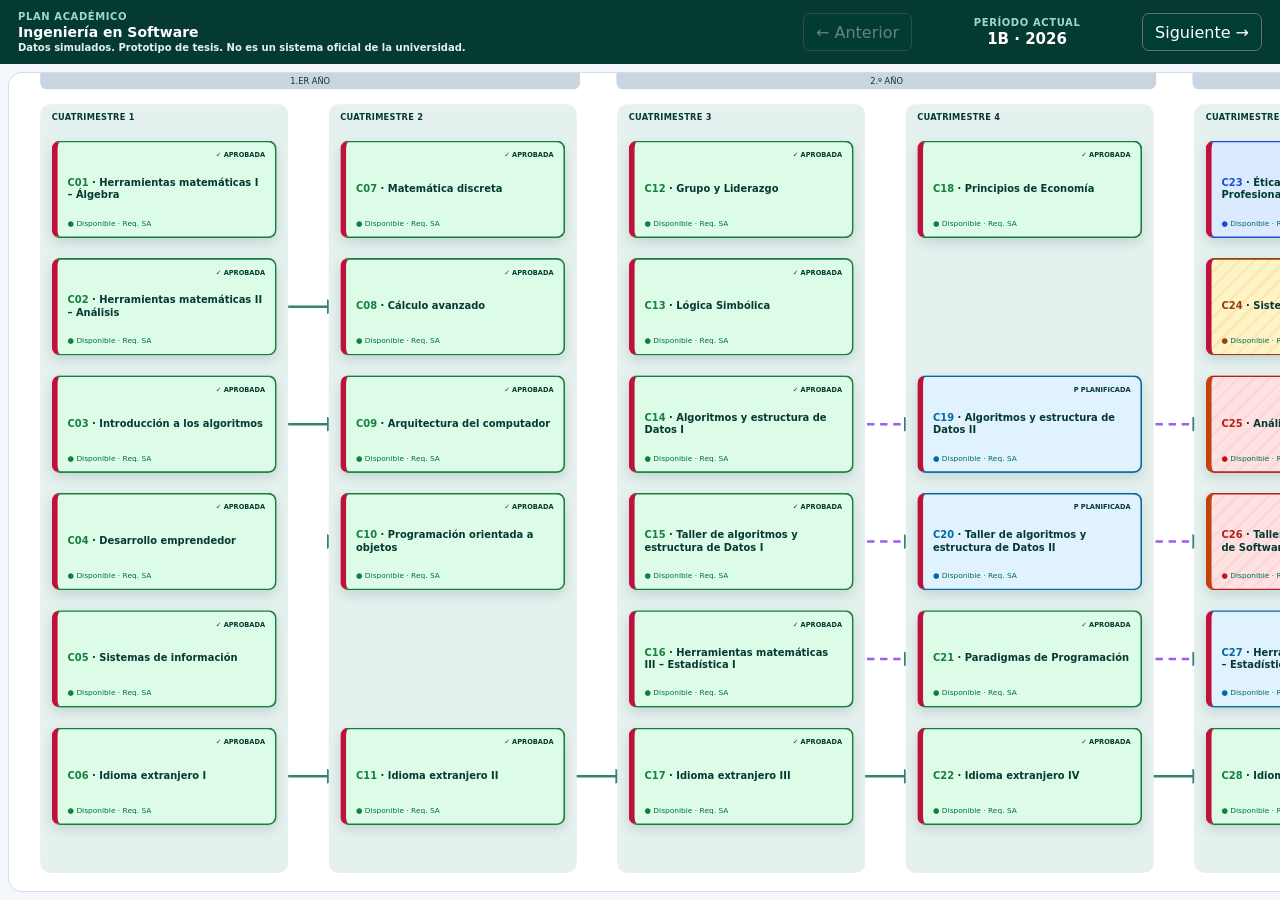
==== commit 9ef12104: "Merge pull request #28 from FacuDemarchi/style/institutional-palette style(institutional): migrate t" ====
--- a/mockup/index.html
+++ b/mockup/index.html
@@ -9,7 +9,8 @@
 <body>
   <header class="period-bar">
     <div class="period-context">
-      <h1 class="period-title"><span>Plan académico</span><span class="period-title-name">Ingeniería en Software</span></h1>
+      <span>Plan académico</span>
+      <strong>Ingeniería en Software</strong>
       <span class="simulation-notice">Datos simulados. Prototipo de tesis. No es un sistema oficial de la universidad.</span>
     </div>
     <nav class="period-navigation" aria-label="Navegación entre períodos académicos">
--- a/mockup/styles.css
+++ b/mockup/styles.css
@@ -1,25 +1,5 @@
 :root {
-  /* Primitivas de color */
-  --c-green:#046353; --c-green-deep:#00523f; --c-green-soft:#e5f1ef; --c-deep:#003e34;
-  --c-ink:#043a31; --c-muted:#006c5b; --c-line:#cad5e2; --c-line-strong:#6d6e71;
-  --c-paper:#f4f7fb; --c-white:#fff; --c-slate-teal:#98dbce;
-  --c-gold:#eba310; --c-gold-hover:#f19f26; --c-ink-on-gold:#1e1e1e;
-  --c-teal:#007a5e; --c-magenta:#6a2482; --c-magenta-soft:#eeeafd; --c-violet:#7c3aed;
-  --c-rust:#c2410c; --c-rose:#be123c;
-  --c-amber-structure:#b45309; --c-amber-ground:#ffedd5; --c-amber-ink:#431407;
-  --c-stripe-no-offer:#fde7ac; --c-stripe-blocked:#fcd5d8;
-  --c-warning:#b54708; --c-warning-soft:#fff0df; --c-warning-ink:#8e3608;
-  /* Primitivas de sombra (tinta con alpha) */
-  --c-shadow-card:#043a3124; --c-shadow-card-hover:#043a3130; --c-shadow-card-marked:#043a3138;
-  --c-shadow-panel:#043a3147; --c-shadow-modal:#043a3159; --c-scrim:#043a3166;
-  --c-shadow-ambient:#043a310d; --c-shadow-tooltip:#043a3133;
-  --ink:var(--c-ink); --muted:var(--c-muted); --line:var(--c-line); --line-strong:var(--c-line-strong); --paper:var(--c-paper); --panel:var(--c-white);
-  --green:var(--c-green); --green-deep:var(--c-green-deep); --green-soft:var(--c-green-soft); --deep:var(--c-deep);
-  --gold:var(--c-gold); --gold-hover:var(--c-gold-hover); --ink-on-gold:var(--c-ink-on-gold); --focus:var(--c-gold); --focus-inner:var(--c-ink);
-  --amber-structure:var(--c-amber-structure); --amber-ground:var(--c-amber-ground); --amber-ink:var(--c-amber-ink); --warning:var(--c-warning); --warning-soft:var(--c-warning-soft); --warning-ink:var(--c-warning-ink);
-  --stripe-no-offer:var(--c-stripe-no-offer); --stripe-blocked:var(--c-stripe-blocked);
-  --category-process:var(--c-green); --category-sa:var(--c-rose); --category-pp:var(--c-rust); --category-general:var(--c-line-strong); --edge-dashed:var(--c-violet); --review-soft:var(--c-magenta-soft);
-  --shadow-card:var(--c-shadow-card); --shadow-card-hover:var(--c-shadow-card-hover); --shadow-card-marked:var(--c-shadow-card-marked); --shadow-panel:var(--c-shadow-panel); --shadow-modal:var(--c-shadow-modal); --scrim:var(--c-scrim); --shadow-ambient:var(--c-shadow-ambient); --shadow-tooltip:var(--c-shadow-tooltip);
+  --ink:#043a31; --muted:#006c5b; --line:#cad5e2; --paper:#f4f7fb; --panel:#fff;
   --approved-bg:#dcfce7; --approved:#15803d;
   --available-bg:#dbeafe; --available:#1d4ed8;
   --no-offer-bg:#fef3c7; --no-offer:#92400e;
@@ -27,45 +7,61 @@
   --enrolled-bg:#ede9fe; --enrolled:#7c3aed;
   --no-capacity-bg:#ffedd5; --no-capacity:#c2410c;
   --planned-bg:#e0f2fe; --planned:#0369a1;
-  --review-bg:var(--c-magenta-soft); --review:var(--c-magenta);
+  --review-bg:#eeeafd; --review:#6a2482;
   font-family:Inter,ui-sans-serif,system-ui,-apple-system,BlinkMacSystemFont,"Segoe UI",sans-serif;
 }
 *{box-sizing:border-box}
 html,body{height:100%;overflow:hidden}
 body{margin:0;background:var(--paper);color:var(--ink);display:flex;flex-direction:column}
 button{font:inherit}
-button:focus-visible{outline:3px solid var(--focus);outline-offset:2px;box-shadow:0 0 0 2px var(--focus-inner)}
-.period-bar{flex:0 0 auto;min-height:64px;padding:9px 18px;background:var(--ink);color:var(--c-white);display:flex;align-items:center;justify-content:space-between;gap:24px}
-.period-context{display:grid;gap:2px}.period-context span,.period-display span{color:var(--line-strong);font-size:10px;font-weight:700;letter-spacing:.06em;text-transform:uppercase}.period-context span,.period-display span{color:var(--c-slate-teal)}.period-title{display:grid;gap:2px;margin:0;font-size:14px;font-weight:800}.period-title-name{font-size:14px;font-weight:800;letter-spacing:normal;text-transform:none}.period-context .simulation-notice{color:var(--green-soft);font-size:10px;font-weight:700;letter-spacing:0;text-transform:none}
-.period-navigation{display:flex;align-items:center;gap:10px}.period-navigation button{min-height:38px;padding:8px 12px;border:1px solid var(--line-strong);border-radius:7px;background:var(--deep);color:var(--c-white);cursor:pointer}.period-navigation button:hover:not(:disabled){background:var(--green-deep)}.period-navigation button.primary-action:hover:not(:disabled){background:var(--gold-hover);border-color:var(--gold-hover);color:var(--ink-on-gold)}.period-navigation button:disabled{cursor:not-allowed;opacity:.38}
+button:focus-visible{outline:3px solid #eba310;outline-offset:2px;box-shadow:0 0 0 2px #043a31}
+.period-bar{flex:0 0 auto;min-height:64px;padding:9px 18px;background:#043a31;color:#fff;display:flex;align-items:center;justify-content:space-between;gap:24px}
+.period-context{display:grid;gap:2px}.period-context span,.period-display span{color:#6d6e71;font-size:10px;font-weight:700;letter-spacing:.06em;text-transform:uppercase}.period-context span,.period-display span{color:#98dbce}.period-context strong{font-size:14px}.period-context .simulation-notice{color:#e5f1ef;font-size:10px;font-weight:700;letter-spacing:0;text-transform:none}
+.period-navigation{display:flex;align-items:center;gap:10px}.period-navigation button{min-height:38px;padding:8px 12px;border:1px solid #6d6e71;border-radius:7px;background:#003e34;color:#fff;cursor:pointer}.period-navigation button:hover:not(:disabled){background:#00523f}.period-navigation button.primary-action:hover:not(:disabled){background:#f19f26;border-color:#f19f26;color:#1e1e1e}.period-navigation button:disabled{cursor:not-allowed;opacity:.38}
 .period-display{min-width:210px;padding:4px 20px;text-align:center;display:grid;gap:2px}.period-display strong{font-size:15px}
 .canvas{width:100%;height:auto;min-height:0;flex:1;padding:8px;overflow-x:auto;overflow-y:hidden;background:var(--paper)}
 .graph-frame{position:relative;overflow:visible}
 .graph-region{transform-origin:top left}
-.graph-region{position:absolute;top:0;left:0;width:3520px;margin:0;padding:0 38px 22px;border:1px solid var(--line);border-radius:17px;background:var(--panel)}
+.graph-header{width:3520px;height:132px;padding:25px 28px;border-radius:18px;background:#043a31;color:#fff;display:flex;align-items:center;justify-content:space-between;gap:30px}
+h1{margin:0 0 10px;font-size:29px;letter-spacing:.01em;text-transform:uppercase}
+.graph-header p{margin:0;color:#cad5e2;font-size:13px}
+.stats{margin:0;display:grid;grid-template-columns:repeat(4,220px);gap:18px}
+.stats div{min-height:78px;padding:12px 18px;border-left:6px solid #57ade9;border-radius:8px;background:#003e34;display:flex;flex-direction:column-reverse;justify-content:center}
+.stats div:nth-child(2){border-color:#0b9287}.stats div:nth-child(3){border-color:#6a2482}.stats div:nth-child(4){border-color:#f19f26}
+.stats dt{text-transform:uppercase;font-size:10px}.stats dd{margin:0 0 4px;font-size:23px;font-weight:800}
+.graph-region{position:absolute;top:0;left:0;width:3520px;margin:0;padding:0 38px 22px;border:1px solid var(--line);border-radius:17px;background:#fff}
 .year-row{height:38px;display:grid;grid-template-columns:repeat(5,1fr);gap:44px;padding:0 0}
-.year-row span{height:20px;padding-top:4px;border-radius:0 0 8px 8px;background:var(--line);text-align:center;text-transform:uppercase;font-size:10px}
+.year-row span{height:20px;padding-top:4px;border-radius:0 0 8px 8px;background:#cad5e2;text-align:center;text-transform:uppercase;font-size:10px}
 .graph-stage{position:relative;width:3444px;min-height:930px}
 .columns{position:relative;z-index:2;display:grid;grid-template-columns:repeat(10,300px);gap:49px;height:930px}
-.term{height:930px;padding:10px 14px;border-radius:12px;background:var(--green-soft)}
+.term{height:930px;padding:10px 14px;border-radius:12px;background:#e5f1ef}
 .term h2{height:34px;margin:0;text-transform:uppercase;font-size:10px;letter-spacing:.03em}
 .term-grid{display:grid;grid-template-rows:repeat(6,118px);gap:24px}
-.course{grid-row:var(--slot);width:272px;height:118px;padding:11px 12px;border:2px solid currentColor;border-left-width:7px;border-radius:10px;background:var(--course-bg);color:var(--course-color);box-shadow:0 6px 14px var(--shadow-card);text-align:left;display:flex;flex-direction:column;justify-content:space-between;position:relative}
-.course:hover:not(:disabled):focus-visible{box-shadow:0 0 0 2px var(--focus-inner),0 10px 22px var(--shadow-card-hover)}
-.course.marked:focus-visible{box-shadow:0 0 0 2px var(--focus-inner),0 0 0 4px var(--green),0 10px 22px var(--shadow-card-marked)}
-.course strong{color:var(--ink);font-size:12px;line-height:1.25}.course strong span{color:var(--course-color)}
-.course small{color:var(--muted);font-size:9px}.course small span{color:var(--course-color)}
-.course-state{align-self:flex-end;color:var(--ink);font-size:8px;font-weight:800;text-transform:uppercase}
-.course.approved{--course-bg:var(--approved-bg);--course-color:var(--approved);background:var(--approved-bg);color:var(--approved)}
-.course.available{--course-bg:var(--available-bg);--course-color:var(--available);background:var(--available-bg);color:var(--available)}
-.course.no-offer{--course-bg:var(--no-offer-bg);--course-color:var(--no-offer);background:repeating-linear-gradient(135deg,var(--no-offer-bg),var(--no-offer-bg) 10px,var(--stripe-no-offer) 10px,var(--stripe-no-offer) 13px);color:var(--no-offer)}
-.course.blocked{--course-bg:var(--blocked-bg);--course-color:var(--blocked);background:repeating-linear-gradient(135deg,var(--blocked-bg),var(--blocked-bg) 10px,var(--stripe-blocked) 10px,var(--stripe-blocked) 13px);color:var(--blocked)}
-.course.enrolled{--course-bg:var(--enrolled-bg);--course-color:var(--enrolled);background:var(--enrolled-bg);color:var(--enrolled)}
-.course.no-capacity{--course-bg:var(--no-capacity-bg);--course-color:var(--no-capacity);background:var(--no-capacity-bg);color:var(--no-capacity)}
-.course.planned{--course-bg:var(--planned-bg);--course-color:var(--planned);background:var(--planned-bg);color:var(--planned)}
-.course.review{--course-bg:var(--review-bg);--course-color:var(--review);background:var(--review-bg);color:var(--review)}
-.course.category-process{border-left-color:var(--category-process)}.course.category-sa{border-left-color:var(--category-sa)}.course.category-pp{border-left-color:var(--category-pp)}.course.category-general{border-left-color:var(--category-general)}
+.course{grid-row:var(--slot);width:272px;height:118px;padding:11px 12px;border:2px solid currentColor;border-left-width:7px;border-radius:10px;background:var(--course-bg);color:var(--course-color);box-shadow:0 6px 14px #043a3124;text-align:left;display:flex;flex-direction:column;justify-content:space-between;position:relative}
+.course:hover:not(:disabled):focus-visible{box-shadow:0 0 0 2px #043a31,0 10px 22px #043a3130}
+.course.marked:focus-visible{box-shadow:0 0 0 2px #043a31,0 0 0 4px #046353,0 10px 22px #043a3138}
+.course strong{color:#043a31;font-size:12px;line-height:1.25}.course strong span{color:var(--course-color)}
+.course small{color:#006c5b;font-size:9px}.course small span{color:var(--course-color)}
+.course-state{align-self:flex-end;color:#043a31;font-size:8px;font-weight:800;text-transform:uppercase}
+.course.approved,.legend-item.approved{--course-bg:var(--approved-bg);--course-color:var(--approved);background:var(--approved-bg);color:var(--approved)}
+.course.available,.legend-item.available{--course-bg:var(--available-bg);--course-color:var(--available);background:var(--available-bg);color:var(--available)}
+.course.no-offer,.legend-item.no-offer{--course-bg:var(--no-offer-bg);--course-color:var(--no-offer);background:repeating-linear-gradient(135deg,var(--no-offer-bg),var(--no-offer-bg) 10px,#fde7ac 10px,#fde7ac 13px);color:var(--no-offer)}
+.course.blocked,.legend-item.blocked{--course-bg:var(--blocked-bg);--course-color:var(--blocked);background:repeating-linear-gradient(135deg,var(--blocked-bg),var(--blocked-bg) 10px,#fcd5d8 10px,#fcd5d8 13px);color:var(--blocked)}
+.course.enrolled,.legend-item.enrolled{--course-bg:var(--enrolled-bg);--course-color:var(--enrolled);background:var(--enrolled-bg);color:var(--enrolled)}
+.course.no-capacity,.legend-item.no-capacity{--course-bg:var(--no-capacity-bg);--course-color:var(--no-capacity);background:var(--no-capacity-bg);color:var(--no-capacity)}
+.course.planned,.legend-item.planned{--course-bg:var(--planned-bg);--course-color:var(--planned);background:var(--planned-bg);color:var(--planned)}
+.course.review,.legend-item.review{--course-bg:var(--review-bg);--course-color:var(--review);background:var(--review-bg);color:var(--review)}
+.course.category-process{border-left-color:#046353}.course.category-sa{border-left-color:#be123c}.course.category-pp{border-left-color:#c2410c}.course.category-general{border-left-color:#6d6e71}
 .connections{position:absolute;z-index:1;inset:0;overflow:visible;pointer-events:none}
-.edge{fill:none;stroke:var(--green);stroke-width:3;opacity:.8}.edge.routed{stroke:var(--edge-dashed);stroke-dasharray:9 7}.connections marker path{fill:var(--green)}
+.edge{fill:none;stroke:#046353;stroke-width:3;opacity:.8}.edge.routed{stroke:#7c3aed;stroke-dasharray:9 7}.connections marker path{fill:#046353}
+.legend{width:3520px;margin-top:24px;padding:20px 24px;border:1px solid var(--line);border-radius:17px;background:#fff}
+.legend h2{margin:0 0 14px;color:#006c5b;font-size:11px;text-transform:uppercase;letter-spacing:.05em}
+.legend-grid{display:grid;grid-template-columns:repeat(8,1fr);gap:14px}
+.legend-item{min-height:56px;padding:13px;border:2px solid currentColor;border-radius:8px;display:flex;align-items:center;gap:10px;font-size:12px}.legend-item b{font-size:14px}
+.category-row,.line-row{margin-top:18px;padding-top:14px;border-top:1px solid #cad5e2;display:flex;align-items:center;gap:34px;font-size:11px;text-transform:uppercase}
+.category{padding-left:25px;position:relative}.category::before{content:"";position:absolute;left:0;top:5px;width:18px;height:6px;border-radius:4px;background:#6d6e71}.category.process::before{background:#046353}.category.sa::before{background:#be123c}.category.pp::before{background:#c2410c}
+.line-row span{display:flex;align-items:center;gap:10px}.line{display:inline-block;width:60px;border-top:3px solid #046353}.line.dashed{border-color:#7c3aed;border-top-style:dashed}
+.note{margin:18px 0 0;padding-top:14px;border-top:1px solid #cad5e2;color:var(--muted);font-size:11px}
+.sr-only{position:absolute;width:1px;height:1px;padding:0;margin:-1px;overflow:hidden;clip:rect(0,0,0,0);white-space:nowrap;border:0}
 @media(max-width:640px){.period-bar{align-items:flex-start;flex-direction:column;gap:8px}.period-navigation{width:100%;justify-content:space-between}.period-display{min-width:0;padding-inline:8px}.period-navigation button{font-size:12px}}
 @media(prefers-reduced-motion:reduce){.course{transition:none}}
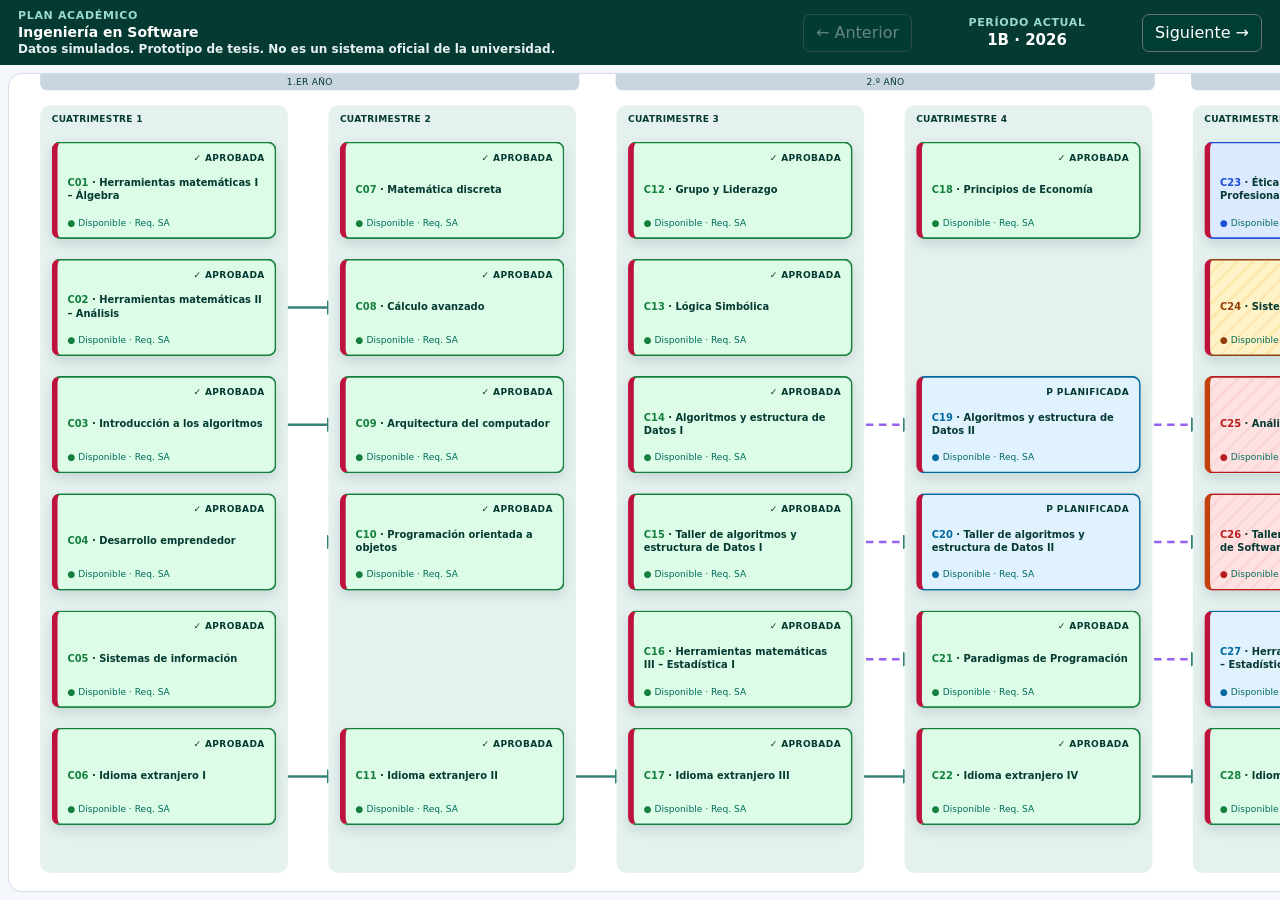
==== commit d9338a20: "refactor(styles): extract the shared plan sheet and the shared tokens into comun/ The three scenario" ====
--- a/mockup/index.html
+++ b/mockup/index.html
@@ -4,13 +4,13 @@
   <meta charset="utf-8">
   <meta name="viewport" content="width=device-width, initial-scale=1">
   <title>Mockup editable · Mapa de correlatividades</title>
-  <link rel="stylesheet" href="styles.css">
+  <link rel="stylesheet" href="../comun/tokens.css">
+  <link rel="stylesheet" href="../comun/escenario.css?v=1">
 </head>
 <body>
   <header class="period-bar">
     <div class="period-context">
-      <span>Plan académico</span>
-      <strong>Ingeniería en Software</strong>
+      <h1 class="period-title"><span>Plan académico</span><span class="period-title-name">Ingeniería en Software</span></h1>
       <span class="simulation-notice">Datos simulados. Prototipo de tesis. No es un sistema oficial de la universidad.</span>
     </div>
     <nav class="period-navigation" aria-label="Navegación entre períodos académicos">
--- a/comun/tokens.css
+++ b/comun/tokens.css
@@ -0,0 +1,58 @@
+/* Tokens compartidos por las cinco superficies.
+   Cada superficie enlaza este archivo ANTES de su propia hoja y declara después
+   solo lo suyo: la medida de lectura en el panel, la escala de lectura en rem y
+   la pila tipográfica en la vista institucional. */
+:root {
+  /* Primitivas de color */
+  --c-green:#046353;
+  --c-green-deep:#00523f;
+  --c-green-soft:#e5f1ef;
+  --c-deep:#003e34;
+  --c-ink:#043a31;
+  --c-muted:#006c5b;
+  --c-line:#cad5e2;
+  --c-line-strong:#6d6e71;
+  --c-paper:#f4f7fb;
+  --c-white:#fff;
+  --c-slate-teal:#98dbce;
+  --c-gold:#eba310;
+  --c-gold-hover:#f19f26;
+  --c-ink-on-gold:#1e1e1e;
+  --c-teal:#007a5e;
+  --c-magenta:#6a2482;
+  --c-magenta-soft:#eeeafd;
+  --c-violet:#7c3aed;
+  --c-rust:#c2410c;
+  --c-rose:#be123c;
+  --c-amber-structure:#b45309;
+  --c-amber-ground:#ffedd5;
+  --c-amber-ink:#431407;
+  --c-stripe-no-offer:#fde7ac;
+  --c-stripe-blocked:#fcd5d8;
+  --c-warning:#b54708;
+  --c-warning-soft:#fff0df;
+  --c-warning-ink:#8e3608;
+  /* Primitivas de sombra (tinta con alpha) */
+  --c-shadow-card:#043a3124;
+  --c-shadow-card-hover:#043a3130;
+  --c-shadow-card-marked:#043a3138;
+  --c-shadow-panel:#043a3147;
+  --c-shadow-modal:#043a3159;
+  --c-scrim:#043a3166;
+  --c-shadow-ambient:#043a310d;
+  --c-shadow-tooltip:#043a3133;
+  --ink:var(--c-ink);
+  --muted:var(--c-muted);
+  --line:var(--c-line);
+  --line-strong:var(--c-line-strong);
+  --paper:var(--c-paper);
+  --panel:var(--c-white);
+  --gold-hover:var(--c-gold-hover);
+  --focus:var(--c-gold);
+  --focus-inner:var(--c-ink);
+  --warning:var(--c-warning);
+  --warning-soft:var(--c-warning-soft);
+  --warning-ink:var(--c-warning-ink);
+  --shadow-ambient:var(--c-shadow-ambient);
+  --shadow-tooltip:var(--c-shadow-tooltip);
+}
--- a/comun/escenario.css
+++ b/comun/escenario.css
@@ -0,0 +1,83 @@
+/* Hoja del plano: la comparten las tres superficies de escenario, que hasta ahora
+   tenían tres copias byte a byte idénticas de este archivo. Enlaza tokens.css primero. */
+:root {
+  --green:var(--c-green);
+  --green-deep:var(--c-green-deep);
+  --green-soft:var(--c-green-soft);
+  --deep:var(--c-deep);
+  --gold:var(--c-gold);
+  --ink-on-gold:var(--c-ink-on-gold);
+  --amber-structure:var(--c-amber-structure);
+  --amber-ground:var(--c-amber-ground);
+  --amber-ink:var(--c-amber-ink);
+  --stripe-no-offer:var(--c-stripe-no-offer);
+  --stripe-blocked:var(--c-stripe-blocked);
+  --category-process:var(--c-green);
+  --category-sa:var(--c-rose);
+  --category-pp:var(--c-rust);
+  --category-general:var(--c-line-strong);
+  --edge-dashed:var(--c-violet);
+  --review-soft:var(--c-magenta-soft);
+  --shadow-card:var(--c-shadow-card);
+  --shadow-card-hover:var(--c-shadow-card-hover);
+  --shadow-card-marked:var(--c-shadow-card-marked);
+  --shadow-panel:var(--c-shadow-panel);
+  --shadow-modal:var(--c-shadow-modal);
+  --scrim:var(--c-scrim);
+  --approved-bg:#dcfce7;
+  --approved:#15803d;
+  --available-bg:#dbeafe;
+  --available:#1d4ed8;
+  --no-offer-bg:#fef3c7;
+  --no-offer:#92400e;
+  --blocked-bg:#fee2e2;
+  --blocked:#b91c1c;
+  --enrolled-bg:#ede9fe;
+  --enrolled:#7c3aed;
+  --no-capacity-bg:#ffedd5;
+  --no-capacity:#c2410c;
+  --planned-bg:#e0f2fe;
+  --planned:#0369a1;
+  --review-bg:var(--c-magenta-soft);
+  --review:var(--c-magenta);
+  font-family:Inter,ui-sans-serif,system-ui,-apple-system,BlinkMacSystemFont,"Segoe UI",sans-serif;
+}
+*{box-sizing:border-box}
+html,body{height:100%;overflow:hidden}
+body{margin:0;background:var(--paper);color:var(--ink);display:flex;flex-direction:column}
+button{font:inherit}
+button:focus-visible{outline:3px solid var(--focus);outline-offset:2px;box-shadow:0 0 0 2px var(--focus-inner)}
+.period-bar{flex:0 0 auto;min-height:64px;padding:9px 18px;background:var(--ink);color:var(--c-white);display:flex;align-items:center;justify-content:space-between;gap:24px}
+.period-context{display:grid;gap:2px}.period-context span,.period-display span{color:var(--line-strong);font-size:11px;font-weight:700;letter-spacing:.06em;text-transform:uppercase}.period-context span,.period-display span{color:var(--c-slate-teal)}.period-title{display:grid;gap:2px;margin:0;font-size:14px;font-weight:800}.period-context .period-title-name{font-size:14px;font-weight:800;letter-spacing:normal;text-transform:none;color:var(--c-white)}.period-context .simulation-notice{color:var(--green-soft);font-size:12px;font-weight:700;letter-spacing:0;text-transform:none}
+.period-navigation{display:flex;align-items:center;gap:10px}.period-navigation button{min-height:38px;padding:8px 12px;border:1px solid var(--line-strong);border-radius:7px;background:var(--deep);color:var(--c-white);cursor:pointer}.period-navigation button:hover:not(:disabled){background:var(--green-deep)}.period-navigation button.primary-action:hover:not(:disabled){background:var(--gold-hover);border-color:var(--gold-hover);color:var(--ink-on-gold)}.period-navigation button:disabled{cursor:not-allowed;opacity:.38}
+.period-display{min-width:210px;padding:4px 20px;text-align:center;display:grid;gap:2px}.period-display strong{font-size:15px}
+.canvas{width:100%;height:auto;min-height:0;flex:1;padding:8px;overflow-x:auto;overflow-y:hidden;background:var(--paper)}
+.graph-frame{position:relative;overflow:visible}
+.graph-region{transform-origin:top left}
+.graph-region{position:absolute;top:0;left:0;width:3520px;margin:0;padding:0 38px 22px;border:1px solid var(--line);border-radius:17px;background:var(--panel)}
+.year-row{height:38px;display:grid;grid-template-columns:repeat(5,1fr);gap:44px;padding:0 0}
+.year-row span{height:20px;padding-top:4px;border-radius:0 0 8px 8px;background:var(--line);text-align:center;text-transform:uppercase;font-size:11px;letter-spacing:.03em}
+.graph-stage{position:relative;width:3444px;min-height:930px}
+.columns{position:relative;z-index:2;display:grid;grid-template-columns:repeat(10,300px);gap:49px;height:930px}
+.term{height:930px;padding:10px 14px;border-radius:12px;background:var(--green-soft)}
+.term h2{height:34px;margin:0;text-transform:uppercase;font-size:11px;letter-spacing:.03em}
+.term-grid{display:grid;grid-template-rows:repeat(6,118px);gap:24px}
+.course{grid-row:var(--slot);width:272px;height:118px;padding:11px 12px;border:2px solid currentColor;border-left-width:7px;border-radius:10px;background:var(--course-bg);color:var(--course-color);box-shadow:0 6px 14px var(--shadow-card);text-align:left;display:flex;flex-direction:column;justify-content:space-between;position:relative}
+.course:hover:not(:disabled):focus-visible{box-shadow:0 0 0 2px var(--focus-inner),0 10px 22px var(--shadow-card-hover)}
+.course.marked:focus-visible{box-shadow:0 0 0 2px var(--focus-inner),0 0 0 4px var(--green),0 10px 22px var(--shadow-card-marked)}
+.course strong{color:var(--ink);font-size:12px;line-height:1.3}.course strong span{color:var(--course-color)}
+.course small{color:var(--muted);font-size:11px}.course small span{color:var(--course-color)}
+.course-state{align-self:flex-end;color:var(--ink);font-size:11px;font-weight:800;text-transform:uppercase;letter-spacing:.04em}
+.course.approved{--course-bg:var(--approved-bg);--course-color:var(--approved);background:var(--approved-bg);color:var(--approved)}
+.course.available{--course-bg:var(--available-bg);--course-color:var(--available);background:var(--available-bg);color:var(--available)}
+.course.no-offer{--course-bg:var(--no-offer-bg);--course-color:var(--no-offer);background:repeating-linear-gradient(135deg,var(--no-offer-bg),var(--no-offer-bg) 10px,var(--stripe-no-offer) 10px,var(--stripe-no-offer) 13px);color:var(--no-offer)}
+.course.blocked{--course-bg:var(--blocked-bg);--course-color:var(--blocked);background:repeating-linear-gradient(135deg,var(--blocked-bg),var(--blocked-bg) 10px,var(--stripe-blocked) 10px,var(--stripe-blocked) 13px);color:var(--blocked)}
+.course.enrolled{--course-bg:var(--enrolled-bg);--course-color:var(--enrolled);background:var(--enrolled-bg);color:var(--enrolled)}
+.course.no-capacity{--course-bg:var(--no-capacity-bg);--course-color:var(--no-capacity);background:var(--no-capacity-bg);color:var(--no-capacity)}
+.course.planned{--course-bg:var(--planned-bg);--course-color:var(--planned);background:var(--planned-bg);color:var(--planned)}
+.course.review{--course-bg:var(--review-bg);--course-color:var(--review);background:var(--review-bg);color:var(--review)}
+.course.category-process{border-left-color:var(--category-process)}.course.category-sa{border-left-color:var(--category-sa)}.course.category-pp{border-left-color:var(--category-pp)}.course.category-general{border-left-color:var(--category-general)}
+.connections{position:absolute;z-index:1;inset:0;overflow:visible;pointer-events:none}
+.edge{fill:none;stroke:var(--green);stroke-width:3;opacity:.8}.edge.routed{stroke:var(--edge-dashed);stroke-dasharray:9 7}.connections marker path{fill:var(--green)}
+@media(max-width:640px){.period-bar{align-items:flex-start;flex-direction:column;gap:8px}.period-navigation{width:100%;justify-content:space-between}.period-display{min-width:0;padding-inline:8px}}
+@media(prefers-reduced-motion:reduce){.course{transition:none}}
